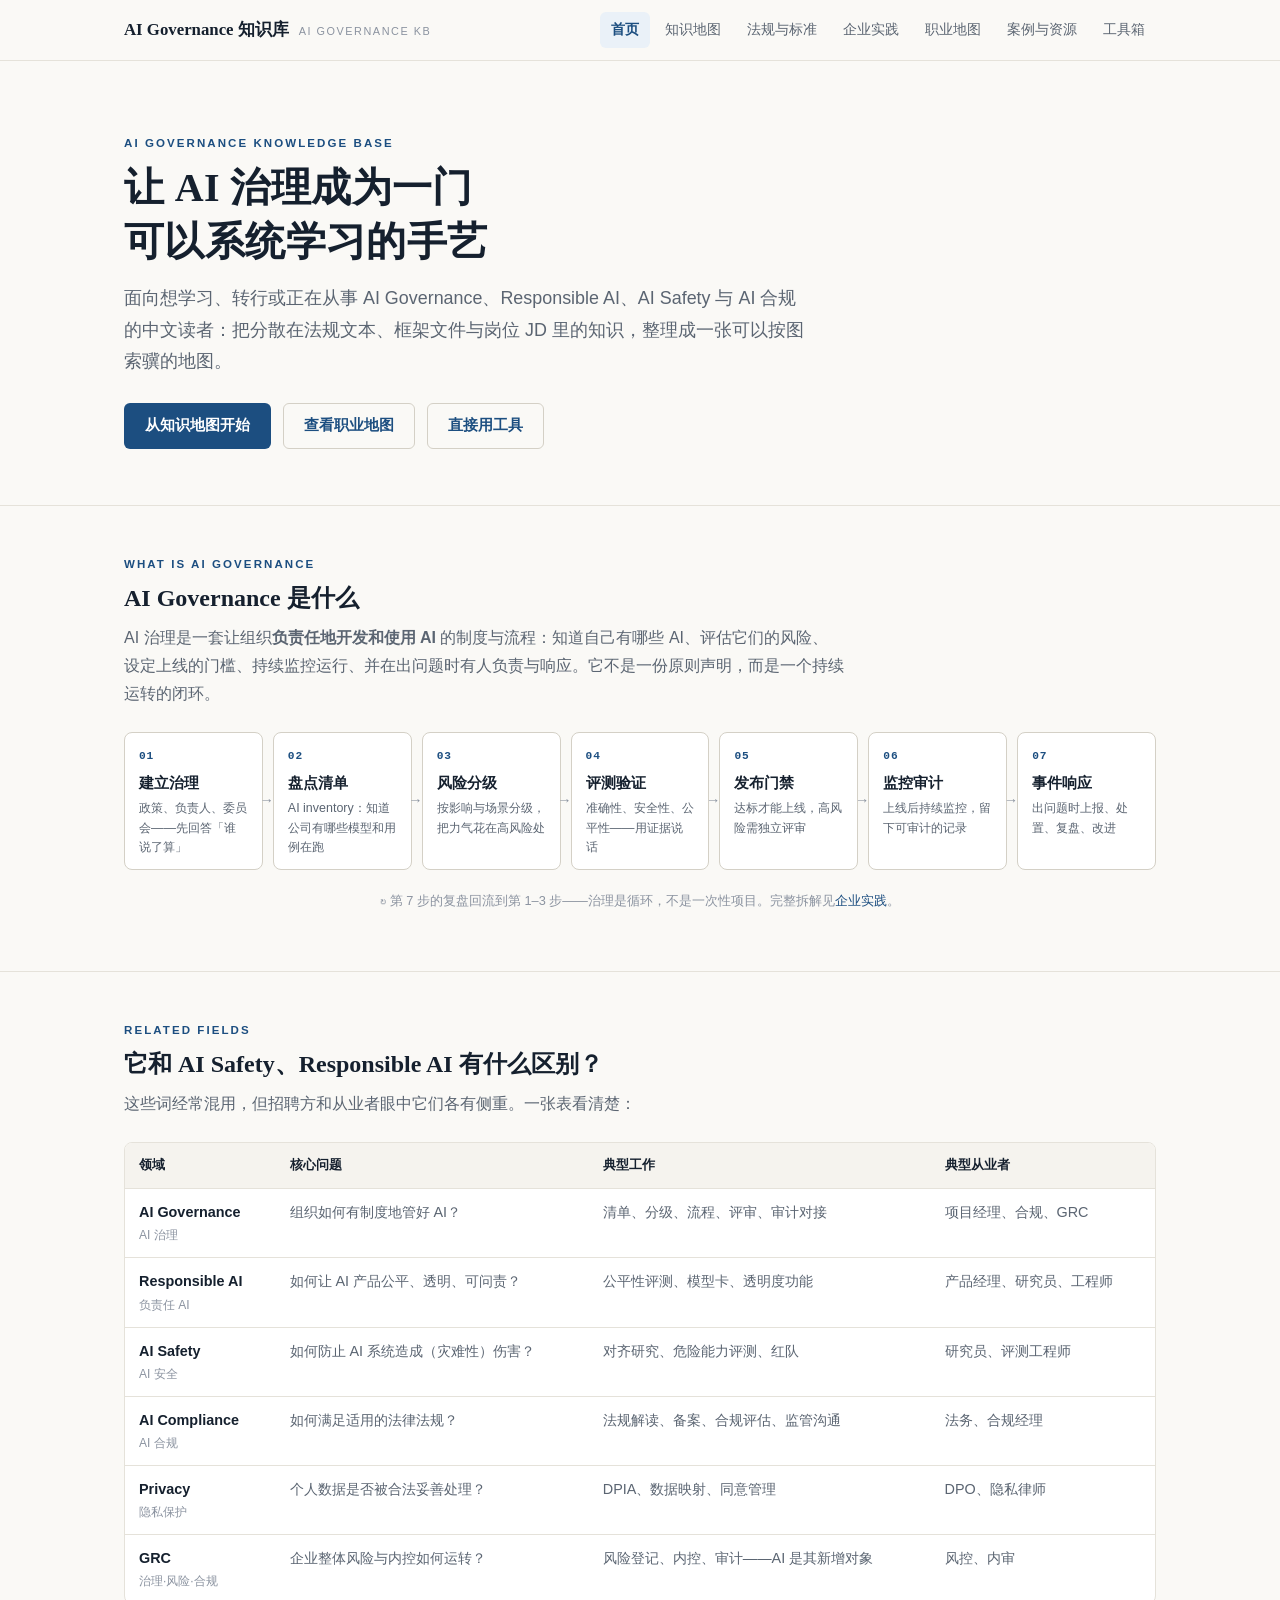
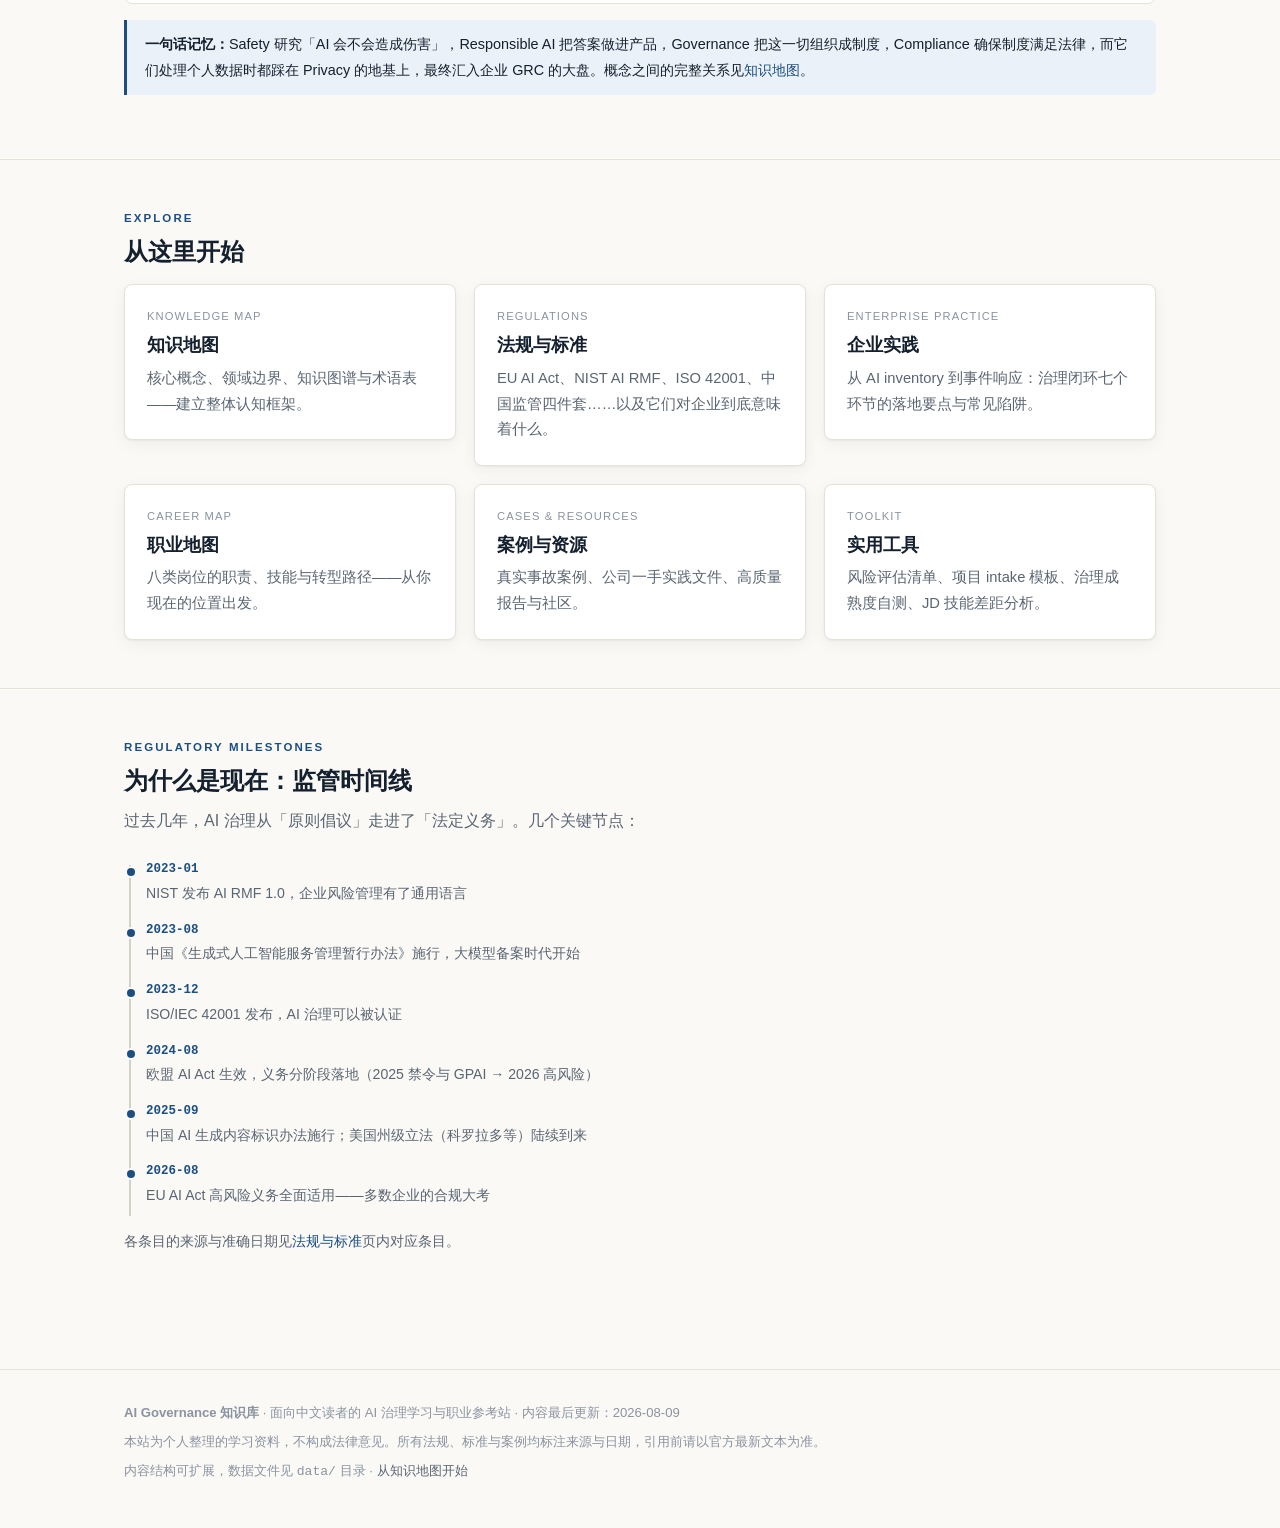
==== index.html @ fc0c292f "Initial commit: AI Governance 知识库 面向中文读者的 AI 治理学习与职业参考站点：知识地图、法规与标准、 企业实践、职业地图、案例与资源、实用工具箱。纯静态站点，无构建" ====
<!DOCTYPE html>
<html lang="zh-CN">
<head>
<meta charset="UTF-8">
<meta name="viewport" content="width=device-width, initial-scale=1.0">
<title>AI Governance 知识库 — 面向中文读者的 AI 治理学习与职业参考</title>
<meta name="description" content="系统学习 AI Governance、Responsible AI、AI Safety 与 AI 合规：法规解读、企业实践、职业地图与实用工具。">
<link rel="stylesheet" href="assets/style.css">
</head>
<body data-page="home">
<div id="site-header"></div>

<main>
  <!-- Hero -->
  <section class="hero">
    <div class="container">
      <div class="kicker">AI Governance Knowledge Base</div>
      <h1>让 AI 治理成为一门<br>可以系统学习的手艺</h1>
      <p class="sub">面向想学习、转行或正在从事 AI Governance、Responsible AI、AI Safety 与 AI 合规的中文读者：把分散在法规文本、框架文件与岗位 JD 里的知识，整理成一张可以按图索骥的地图。</p>
      <div class="cta-row">
        <a class="btn btn-primary" href="map.html">从知识地图开始</a>
        <a class="btn btn-ghost" href="careers.html">查看职业地图</a>
        <a class="btn btn-ghost" href="toolkit.html">直接用工具</a>
      </div>
    </div>
  </section>

  <!-- 什么是 AI Governance -->
  <section class="section">
    <div class="container">
      <div class="kicker">What is AI Governance</div>
      <h2>AI Governance 是什么</h2>
      <p class="section-lead">AI 治理是一套让组织<strong>负责任地开发和使用 AI</strong> 的制度与流程：知道自己有哪些 AI、评估它们的风险、设定上线的门槛、持续监控运行、并在出问题时有人负责与响应。它不是一份原则声明，而是一个持续运转的闭环。</p>

      <div class="flow">
        <div class="flow-step"><div class="num">01</div><div class="t">建立治理</div><div class="d">政策、负责人、委员会——先回答「谁说了算」</div></div>
        <div class="flow-step"><div class="num">02</div><div class="t">盘点清单</div><div class="d">AI inventory：知道公司有哪些模型和用例在跑</div></div>
        <div class="flow-step"><div class="num">03</div><div class="t">风险分级</div><div class="d">按影响与场景分级，把力气花在高风险处</div></div>
        <div class="flow-step"><div class="num">04</div><div class="t">评测验证</div><div class="d">准确性、安全性、公平性——用证据说话</div></div>
        <div class="flow-step"><div class="num">05</div><div class="t">发布门禁</div><div class="d">达标才能上线，高风险需独立评审</div></div>
        <div class="flow-step"><div class="num">06</div><div class="t">监控审计</div><div class="d">上线后持续监控，留下可审计的记录</div></div>
        <div class="flow-step"><div class="num">07</div><div class="t">事件响应</div><div class="d">出问题时上报、处置、复盘、改进</div></div>
      </div>
      <p class="flow-loop-note">↻ 第 7 步的复盘回流到第 1–3 步——治理是循环，不是一次性项目。完整拆解见<a href="practice.html">企业实践</a>。</p>
    </div>
  </section>

  <!-- 概念区分 -->
  <section class="section">
    <div class="container">
      <div class="kicker">Related Fields</div>
      <h2>它和 AI Safety、Responsible AI 有什么区别？</h2>
      <p class="section-lead">这些词经常混用，但招聘方和从业者眼中它们各有侧重。一张表看清楚：</p>
      <div class="table-wrap">
        <table>
          <thead><tr><th>领域</th><th>核心问题</th><th>典型工作</th><th>典型从业者</th></tr></thead>
          <tbody>
            <tr><td>AI Governance<span class="en-sub">AI 治理</span></td><td>组织如何有制度地管好 AI？</td><td>清单、分级、流程、评审、审计对接</td><td>项目经理、合规、GRC</td></tr>
            <tr><td>Responsible AI<span class="en-sub">负责任 AI</span></td><td>如何让 AI 产品公平、透明、可问责？</td><td>公平性评测、模型卡、透明度功能</td><td>产品经理、研究员、工程师</td></tr>
            <tr><td>AI Safety<span class="en-sub">AI 安全</span></td><td>如何防止 AI 系统造成（灾难性）伤害？</td><td>对齐研究、危险能力评测、红队</td><td>研究员、评测工程师</td></tr>
            <tr><td>AI Compliance<span class="en-sub">AI 合规</span></td><td>如何满足适用的法律法规？</td><td>法规解读、备案、合规评估、监管沟通</td><td>法务、合规经理</td></tr>
            <tr><td>Privacy<span class="en-sub">隐私保护</span></td><td>个人数据是否被合法妥善处理？</td><td>DPIA、数据映射、同意管理</td><td>DPO、隐私律师</td></tr>
            <tr><td>GRC<span class="en-sub">治理·风险·合规</span></td><td>企业整体风险与内控如何运转？</td><td>风险登记、内控、审计——AI 是其新增对象</td><td>风控、内审</td></tr>
          </tbody>
        </table>
      </div>
      <div class="note mt-2"><p><b>一句话记忆：</b>Safety 研究「AI 会不会造成伤害」，Responsible AI 把答案做进产品，Governance 把这一切组织成制度，Compliance 确保制度满足法律，而它们处理个人数据时都踩在 Privacy 的地基上，最终汇入企业 GRC 的大盘。概念之间的完整关系见<a href="map.html">知识地图</a>。</p></div>
    </div>
  </section>

  <!-- 栏目入口 -->
  <section class="section">
    <div class="container">
      <div class="kicker">Explore</div>
      <h2>从这里开始</h2>
      <div class="grid grid-3 mt-2">
        <a class="card-link" href="map.html"><div class="card"><div class="card-en">Knowledge Map</div><h3>知识地图</h3><p>核心概念、领域边界、知识图谱与术语表——建立整体认知框架。</p></div></a>
        <a class="card-link" href="regulations.html"><div class="card"><div class="card-en">Regulations</div><h3>法规与标准</h3><p>EU AI Act、NIST AI RMF、ISO 42001、中国监管四件套……以及它们对企业到底意味着什么。</p></div></a>
        <a class="card-link" href="practice.html"><div class="card"><div class="card-en">Enterprise Practice</div><h3>企业实践</h3><p>从 AI inventory 到事件响应：治理闭环七个环节的落地要点与常见陷阱。</p></div></a>
        <a class="card-link" href="careers.html"><div class="card"><div class="card-en">Career Map</div><h3>职业地图</h3><p>八类岗位的职责、技能与转型路径——从你现在的位置出发。</p></div></a>
        <a class="card-link" href="resources.html"><div class="card"><div class="card-en">Cases & Resources</div><h3>案例与资源</h3><p>真实事故案例、公司一手实践文件、高质量报告与社区。</p></div></a>
        <a class="card-link" href="toolkit.html"><div class="card"><div class="card-en">Toolkit</div><h3>实用工具</h3><p>风险评估清单、项目 intake 模板、治理成熟度自测、JD 技能差距分析。</p></div></a>
      </div>
    </div>
  </section>

  <!-- 监管时间线摘要 -->
  <section class="section">
    <div class="container">
      <div class="kicker">Regulatory Milestones</div>
      <h2>为什么是现在：监管时间线</h2>
      <p class="section-lead">过去几年，AI 治理从「原则倡议」走进了「法定义务」。几个关键节点：</p>
      <div class="timeline" id="home-timeline">
        <div class="tl-item"><div class="date">2023-01</div><div class="ev">NIST 发布 AI RMF 1.0，企业风险管理有了通用语言</div></div>
        <div class="tl-item"><div class="date">2023-08</div><div class="ev">中国《生成式人工智能服务管理暂行办法》施行，大模型备案时代开始</div></div>
        <div class="tl-item"><div class="date">2023-12</div><div class="ev">ISO/IEC 42001 发布，AI 治理可以被认证</div></div>
        <div class="tl-item"><div class="date">2024-08</div><div class="ev">欧盟 AI Act 生效，义务分阶段落地（2025 禁令与 GPAI → 2026 高风险）</div></div>
        <div class="tl-item"><div class="date">2025-09</div><div class="ev">中国 AI 生成内容标识办法施行；美国州级立法（科罗拉多等）陆续到来</div></div>
        <div class="tl-item"><div class="date">2026-08</div><div class="ev">EU AI Act 高风险义务全面适用——多数企业的合规大考</div></div>
      </div>
      <p class="small muted">各条目的来源与准确日期见<a href="regulations.html">法规与标准</a>页内对应条目。</p>
    </div>
  </section>
</main>

<div id="site-footer"></div>
<script src="assets/app.js"></script>
</body>
</html>
---- assets/style.css ----
/* ============================================================
   AI Governance 知识库 — 全站样式
   设计语言：研究机构的克制 × 现代 SaaS 的清晰
   ============================================================ */

:root {
  --paper: #faf9f6;
  --surface: #ffffff;
  --ink: #15202e;
  --muted: #5b6572;
  --faint: #8b93a0;
  --line: #e5e2da;
  --line-strong: #d4d0c6;
  --accent: #1c4e80;
  --accent-soft: #eaf1f8;
  --teal: #0e6e60;
  --teal-soft: #e7f2f0;
  --warn: #a4512b;
  --warn-soft: #f8ede6;
  --serif: "Noto Serif SC", "Source Han Serif SC", "Songti SC", "SimSun", Georgia, serif;
  --sans: -apple-system, BlinkMacSystemFont, "Segoe UI", "PingFang SC", "Hiragino Sans GB", "Microsoft YaHei", sans-serif;
  --mono: "SF Mono", "JetBrains Mono", Menlo, Consolas, monospace;
  --radius: 8px;
  --shadow: 0 1px 2px rgba(21, 32, 46, 0.05), 0 4px 16px rgba(21, 32, 46, 0.05);
  --maxw: 1080px;
}

* { margin: 0; padding: 0; box-sizing: border-box; }

html { scroll-behavior: smooth; scroll-padding-top: 76px; }

body {
  font-family: var(--sans);
  color: var(--ink);
  background: var(--paper);
  line-height: 1.75;
  font-size: 16px;
  -webkit-font-smoothing: antialiased;
}

.container { max-width: var(--maxw); margin: 0 auto; padding: 0 24px; }

a { color: var(--accent); text-decoration: none; }
a:hover { text-decoration: underline; text-underline-offset: 3px; }

h1, h2, h3, h4 { font-family: var(--serif); font-weight: 600; line-height: 1.35; }
h1 { font-size: 2.1rem; letter-spacing: 0.01em; }
h2 { font-size: 1.5rem; margin-bottom: 0.6rem; }
h3 { font-size: 1.15rem; margin-bottom: 0.4rem; }

p { margin-bottom: 0.8em; }
ul, ol { padding-left: 1.4em; margin-bottom: 0.8em; }
li { margin-bottom: 0.3em; }
strong { font-weight: 600; }

/* ---------- 头部导航 ---------- */
.site-header {
  position: sticky; top: 0; z-index: 100;
  background: rgba(250, 249, 246, 0.92);
  backdrop-filter: blur(8px);
  border-bottom: 1px solid var(--line);
}
.site-header .inner {
  max-width: var(--maxw); margin: 0 auto; padding: 0 24px;
  display: flex; align-items: center; justify-content: space-between;
  height: 60px; gap: 16px;
}
.brand { display: flex; align-items: baseline; gap: 10px; white-space: nowrap; }
.brand a { color: var(--ink); font-family: var(--serif); font-weight: 700; font-size: 1.05rem; }
.brand a:hover { text-decoration: none; }
.brand .en { font-size: 0.68rem; color: var(--faint); letter-spacing: 0.14em; text-transform: uppercase; }
.nav { display: flex; gap: 4px; flex-wrap: wrap; }
.nav a {
  color: var(--muted); font-size: 0.9rem; padding: 5px 11px; border-radius: 6px;
}
.nav a:hover { color: var(--ink); background: rgba(21, 32, 46, 0.05); text-decoration: none; }
.nav a.active { color: var(--accent); background: var(--accent-soft); font-weight: 600; }

/* ---------- 通用区块 ---------- */
.section { padding: 48px 0; }
.section + .section { border-top: 1px solid var(--line); }
.section-tight { padding: 32px 0; }

.kicker {
  font-size: 0.72rem; letter-spacing: 0.18em; text-transform: uppercase;
  color: var(--accent); font-weight: 600; margin-bottom: 8px; font-family: var(--sans);
}
.section-lead { color: var(--muted); max-width: 720px; margin-bottom: 24px; }

/* ---------- 首页 Hero ---------- */
.hero { padding: 72px 0 56px; border-bottom: 1px solid var(--line); }
.hero h1 { font-size: 2.5rem; margin-bottom: 14px; }
.hero .sub { font-size: 1.12rem; color: var(--muted); max-width: 680px; margin-bottom: 26px; }
.hero .cta-row { display: flex; gap: 12px; flex-wrap: wrap; }

.btn {
  display: inline-block; padding: 9px 20px; border-radius: 6px;
  font-size: 0.92rem; font-weight: 600; border: 1px solid transparent; cursor: pointer;
  font-family: var(--sans);
}
.btn:hover { text-decoration: none; }
.btn-primary { background: var(--accent); color: #fff; }
.btn-primary:hover { background: #163f68; }
.btn-ghost { background: transparent; color: var(--accent); border-color: var(--line-strong); }
.btn-ghost:hover { border-color: var(--accent); background: var(--accent-soft); }
.btn-small { padding: 5px 14px; font-size: 0.85rem; }

/* ---------- 卡片与网格 ---------- */
.grid { display: grid; gap: 18px; }
.grid-2 { grid-template-columns: repeat(2, 1fr); }
.grid-3 { grid-template-columns: repeat(3, 1fr); }
.grid-4 { grid-template-columns: repeat(4, 1fr); }
@media (max-width: 900px) { .grid-3, .grid-4 { grid-template-columns: repeat(2, 1fr); } }
@media (max-width: 620px) { .grid-2, .grid-3, .grid-4 { grid-template-columns: 1fr; } }

.card {
  background: var(--surface); border: 1px solid var(--line); border-radius: var(--radius);
  padding: 22px; box-shadow: var(--shadow);
}
.card h3 { margin-bottom: 8px; }
.card p { color: var(--muted); font-size: 0.92rem; margin-bottom: 0; }
a.card-link { display: block; color: inherit; }
a.card-link:hover { text-decoration: none; }
a.card-link:hover .card { border-color: var(--accent); }
.card .card-en { font-size: 0.7rem; color: var(--faint); letter-spacing: 0.1em; text-transform: uppercase; margin-bottom: 6px; }

/* ---------- 徽标 / 标签 ---------- */
.badge {
  display: inline-block; font-size: 0.72rem; font-weight: 600; padding: 2px 9px;
  border-radius: 99px; letter-spacing: 0.03em; vertical-align: middle; line-height: 1.6;
}
.badge-blue { background: var(--accent-soft); color: var(--accent); }
.badge-teal { background: var(--teal-soft); color: var(--teal); }
.badge-warn { background: var(--warn-soft); color: var(--warn); }
.badge-gray { background: #efede8; color: var(--muted); }

.tag {
  display: inline-block; font-size: 0.76rem; color: var(--muted);
  background: #f1efe9; border-radius: 4px; padding: 1px 8px; margin: 2px 4px 2px 0;
}

/* ---------- 来源标注 ---------- */
.source-line {
  font-size: 0.8rem; color: var(--faint); margin-top: 10px;
  padding-top: 8px; border-top: 1px dashed var(--line);
}
.source-line a { color: var(--faint); text-decoration: underline; text-underline-offset: 2px; }
.source-line a:hover { color: var(--accent); }

/* ---------- 表格 ---------- */
.table-wrap { overflow-x: auto; border: 1px solid var(--line); border-radius: var(--radius); background: var(--surface); }
table { width: 100%; border-collapse: collapse; font-size: 0.9rem; }
th, td { padding: 11px 14px; text-align: left; vertical-align: top; border-bottom: 1px solid var(--line); }
th {
  background: #f5f3ee; font-weight: 600; font-size: 0.82rem; color: var(--ink);
  white-space: nowrap; position: sticky; top: 0;
}
tr:last-child td { border-bottom: none; }
td { color: var(--muted); }
td:first-child { color: var(--ink); font-weight: 600; }
table .en-sub { display: block; font-weight: 400; font-size: 0.75rem; color: var(--faint); }

/* ---------- 流程图（横向步骤） ---------- */
.flow { display: flex; flex-wrap: wrap; gap: 10px; align-items: stretch; margin: 20px 0; }
.flow-step {
  flex: 1 1 130px; min-width: 128px; background: var(--surface);
  border: 1px solid var(--line-strong); border-radius: var(--radius);
  padding: 14px 14px 12px; position: relative;
}
.flow-step .num {
  font-family: var(--mono); font-size: 0.7rem; color: var(--accent);
  font-weight: 700; letter-spacing: 0.08em; margin-bottom: 4px;
}
.flow-step .t { font-weight: 600; font-size: 0.92rem; margin-bottom: 3px; }
.flow-step .d { font-size: 0.78rem; color: var(--muted); line-height: 1.55; }
.flow-step:not(:last-child)::after {
  content: "→"; position: absolute; right: -12px; top: 50%; transform: translateY(-50%);
  color: var(--faint); font-size: 0.9rem; z-index: 2;
}
@media (max-width: 720px) {
  .flow { flex-direction: column; }
  .flow-step:not(:last-child)::after { content: "↓"; right: 50%; top: auto; bottom: -16px; transform: translateX(50%); }
}
.flow-loop-note { font-size: 0.8rem; color: var(--faint); text-align: center; margin-top: 6px; }

/* ---------- 折叠面板（accordion） ---------- */
.acc { border: 1px solid var(--line); border-radius: var(--radius); background: var(--surface); margin-bottom: 12px; overflow: hidden; }
.acc-head {
  display: flex; align-items: center; justify-content: space-between; gap: 14px;
  padding: 15px 20px; cursor: pointer; user-select: none;
}
.acc-head:hover { background: #f8f6f1; }
.acc-head .t { font-weight: 600; font-size: 1rem; display: flex; align-items: center; gap: 10px; flex-wrap: wrap; }
.acc-head .meta { font-size: 0.8rem; color: var(--faint); white-space: nowrap; }
.acc-head .chev { color: var(--faint); transition: transform 0.2s; flex-shrink: 0; }
.acc.open .chev { transform: rotate(90deg); }
.acc-body { display: none; padding: 4px 20px 20px; border-top: 1px solid var(--line); font-size: 0.93rem; }
.acc.open .acc-body { display: block; }
.acc-body h4 { font-family: var(--sans); font-size: 0.85rem; color: var(--accent); margin: 16px 0 6px; letter-spacing: 0.04em; }
.acc-body ul { margin-bottom: 4px; }
.acc-body li { color: var(--muted); }
.acc-body li b, .acc-body li strong { color: var(--ink); }

/* ---------- 筛选器 ---------- */
.filter-bar { display: flex; gap: 8px; flex-wrap: wrap; margin: 18px 0 22px; align-items: center; }
.filter-bar .label { font-size: 0.82rem; color: var(--faint); margin-right: 4px; }
.chip {
  font-size: 0.83rem; padding: 4px 14px; border-radius: 99px; cursor: pointer;
  border: 1px solid var(--line-strong); background: var(--surface); color: var(--muted);
  font-family: var(--sans);
}
.chip:hover { border-color: var(--accent); color: var(--accent); }
.chip.on { background: var(--accent); border-color: var(--accent); color: #fff; font-weight: 600; }

/* ---------- 时间线 ---------- */
.timeline { position: relative; margin: 12px 0 8px; padding-left: 22px; }
.timeline::before { content: ""; position: absolute; left: 5px; top: 6px; bottom: 6px; width: 2px; background: var(--line-strong); }
.tl-item { position: relative; padding-bottom: 14px; }
.tl-item::before {
  content: ""; position: absolute; left: -21px; top: 7px; width: 8px; height: 8px;
  border-radius: 50%; background: var(--accent); border: 2px solid var(--paper);
}
.tl-item .date { font-family: var(--mono); font-size: 0.78rem; color: var(--accent); font-weight: 600; }
.tl-item .ev { font-size: 0.88rem; color: var(--muted); }

/* ---------- 知识图谱 SVG ---------- */
.kg-wrap { background: var(--surface); border: 1px solid var(--line); border-radius: var(--radius); padding: 10px; overflow-x: auto; }
.kg-wrap svg { display: block; min-width: 720px; width: 100%; height: auto; }
.kg-edge { stroke: var(--line-strong); stroke-width: 1.3; }
.kg-edge-strong { stroke: var(--accent); stroke-width: 1.6; opacity: 0.45; }
.kg-node-box { fill: var(--surface); stroke: var(--line-strong); rx: 7; }
.kg-node-box.core { fill: var(--accent); stroke: var(--accent); }
.kg-node-box.domain { fill: var(--accent-soft); stroke: var(--accent); }
.kg-node-box.leaf { fill: #f5f3ee; stroke: var(--line-strong); }
.kg-label { font-family: var(--sans); font-size: 12.5px; fill: var(--ink); }
.kg-label.core { fill: #fff; font-weight: 700; font-size: 14px; }
.kg-label.domain { fill: var(--accent); font-weight: 600; }
.kg-label.en { font-size: 9.5px; fill: var(--faint); }
.kg-label.en.core { fill: rgba(255,255,255,0.75); }
a.kg-link:hover .kg-node-box { stroke-width: 2; }

/* ---------- 提示框 ---------- */
.note {
  border-left: 3px solid var(--accent); background: var(--accent-soft);
  padding: 12px 18px; border-radius: 0 6px 6px 0; margin: 16px 0; font-size: 0.9rem;
}
.note.warn { border-color: var(--warn); background: var(--warn-soft); }
.note.teal { border-color: var(--teal); background: var(--teal-soft); }
.note p:last-child { margin-bottom: 0; }

/* ---------- 定义列表（概念解释） ---------- */
.deflist { display: grid; gap: 14px; }
.def {
  background: var(--surface); border: 1px solid var(--line); border-radius: var(--radius); padding: 16px 20px;
}
.def .term { font-weight: 700; font-size: 0.98rem; }
.def .term .en { font-weight: 400; color: var(--faint); font-size: 0.82rem; margin-left: 8px; }
.def .desc { color: var(--muted); font-size: 0.9rem; margin-top: 4px; }

/* ---------- 工具页 ---------- */
.tool-panel { background: var(--surface); border: 1px solid var(--line); border-radius: var(--radius); padding: 26px; margin-top: 18px; }
.tool-panel h3 { margin-bottom: 4px; }
.q-item { padding: 14px 0; border-bottom: 1px solid var(--line); }
.q-item:last-child { border-bottom: none; }
.q-text { font-weight: 600; font-size: 0.94rem; margin-bottom: 8px; }
.q-hint { font-size: 0.8rem; color: var(--faint); font-weight: 400; display: block; margin-top: 2px; }
.opt-row { display: flex; gap: 8px; flex-wrap: wrap; }
.opt {
  font-size: 0.84rem; padding: 5px 14px; border-radius: 6px; cursor: pointer;
  border: 1px solid var(--line-strong); background: var(--surface); color: var(--muted); font-family: var(--sans);
}
.opt:hover { border-color: var(--accent); }
.opt.sel { background: var(--accent); border-color: var(--accent); color: #fff; font-weight: 600; }
.opt-vert { flex-direction: column; align-items: flex-start; }
.opt-vert .opt { text-align: left; width: 100%; }

.result-box { margin-top: 22px; padding: 20px 24px; background: var(--accent-soft); border-radius: var(--radius); display: none; }
.result-box.show { display: block; }
.result-box h4 { font-family: var(--serif); font-size: 1.1rem; margin-bottom: 10px; }

.bar-row { display: flex; align-items: center; gap: 12px; margin-bottom: 8px; font-size: 0.86rem; }
.bar-row .bl { width: 130px; flex-shrink: 0; color: var(--ink); font-weight: 600; }
.bar-track { flex: 1; height: 10px; background: rgba(21,32,46,0.08); border-radius: 99px; overflow: hidden; }
.bar-fill { height: 100%; background: var(--accent); border-radius: 99px; }
.bar-fill.low { background: var(--warn); }
.bar-fill.mid { background: #c8973a; }
.bar-fill.high { background: var(--teal); }
.bar-row .bv { width: 44px; text-align: right; font-family: var(--mono); font-size: 0.78rem; color: var(--muted); }

.form-grid { display: grid; grid-template-columns: 1fr 1fr; gap: 14px 18px; }
@media (max-width: 640px) { .form-grid { grid-template-columns: 1fr; } }
.f-field label { display: block; font-size: 0.84rem; font-weight: 600; margin-bottom: 4px; }
.f-field input[type="text"], .f-field select, .f-field textarea {
  width: 100%; padding: 8px 10px; border: 1px solid var(--line-strong); border-radius: 6px;
  font-family: var(--sans); font-size: 0.9rem; background: var(--surface); color: var(--ink);
}
.f-field input:focus, .f-field select:focus, .f-field textarea:focus { outline: 2px solid var(--accent-soft); border-color: var(--accent); }
.f-field .span2 { grid-column: span 2; }
.f-field.span2 { grid-column: span 2; }
@media (max-width: 640px) { .f-field.span2 { grid-column: span 1; } }
.check-row { display: flex; flex-wrap: wrap; gap: 6px 16px; font-size: 0.87rem; color: var(--muted); }
.check-row label { display: flex; align-items: center; gap: 5px; cursor: pointer; font-weight: 400; }

pre.md-out {
  background: #f5f3ee; border: 1px solid var(--line); border-radius: 6px; padding: 16px;
  font-family: var(--mono); font-size: 0.78rem; line-height: 1.6; overflow-x: auto;
  white-space: pre-wrap; margin-top: 14px;
}

.skill-cat { margin-bottom: 14px; }
.skill-cat .cat-name { font-size: 0.8rem; font-weight: 700; color: var(--accent); letter-spacing: 0.05em; margin-bottom: 6px; }

/* ---------- 页脚 ---------- */
.site-footer { border-top: 1px solid var(--line); margin-top: 56px; padding: 32px 0 40px; }
.site-footer .inner { max-width: var(--maxw); margin: 0 auto; padding: 0 24px; }
.site-footer p { font-size: 0.82rem; color: var(--faint); margin-bottom: 6px; }
.site-footer a { color: var(--muted); }

/* ---------- 其他 ---------- */
.muted { color: var(--muted); }
.small { font-size: 0.85rem; }
.mt-0 { margin-top: 0; } .mt-1 { margin-top: 8px; } .mt-2 { margin-top: 16px; } .mt-3 { margin-top: 28px; }
.mb-2 { margin-bottom: 16px; }
.anchor-offset { scroll-margin-top: 76px; }

@media print {
  .site-header, .site-footer, .btn, .filter-bar { display: none; }
  body { background: #fff; }
  .acc-body { display: block !important; }
}
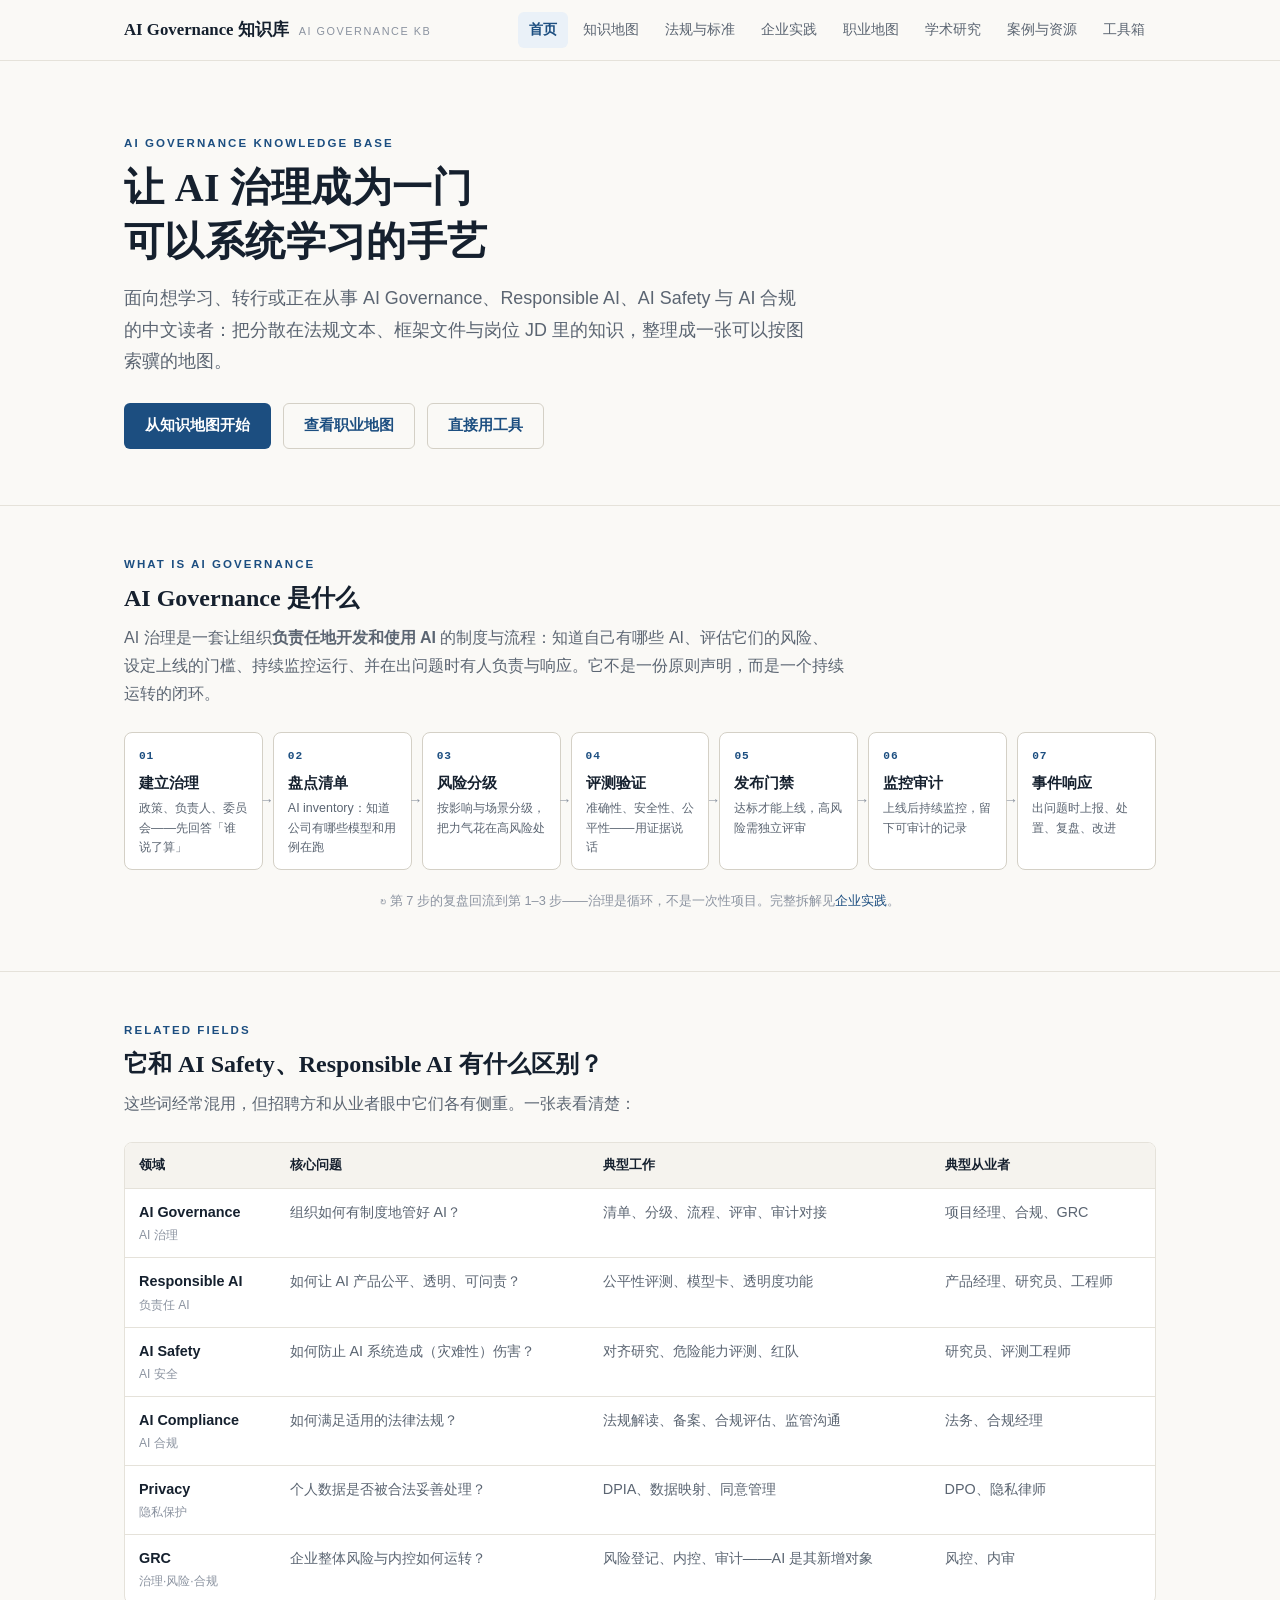
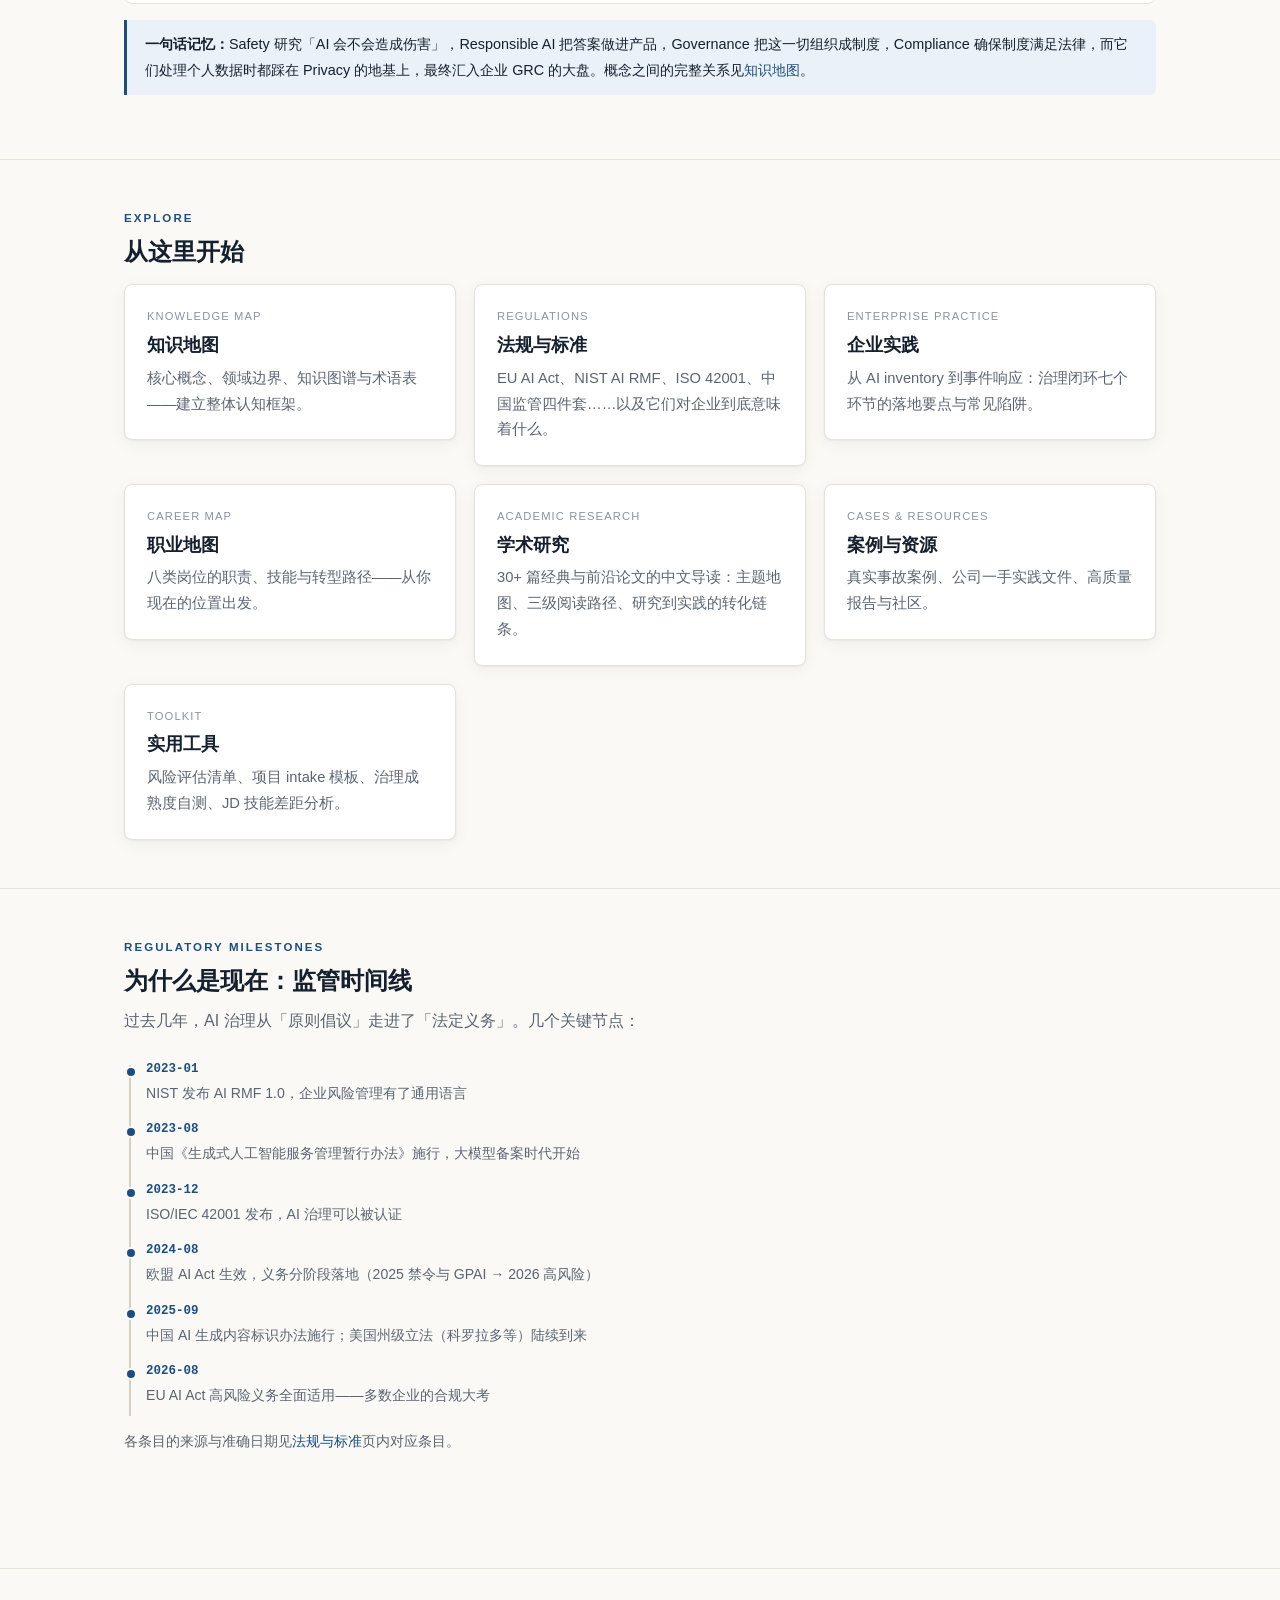
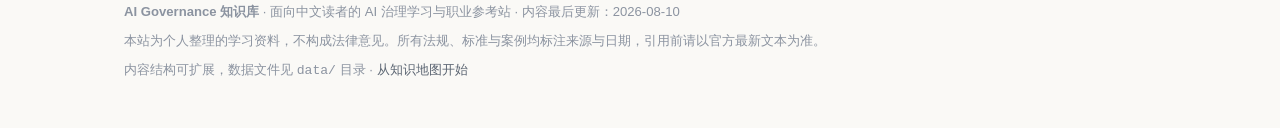
==== commit 8f305b44: "新增「学术研究」模块 - research.html：研究主题地图（10 方向）、论文库（37 篇，   主题/年代/机构/实践相关性四维筛选）、三级阅读路径、   研究到实践转化表、机构/会议/学者" ====
--- a/index.html
+++ b/index.html
@@ -78,6 +78,7 @@
         <a class="card-link" href="regulations.html"><div class="card"><div class="card-en">Regulations</div><h3>法规与标准</h3><p>EU AI Act、NIST AI RMF、ISO 42001、中国监管四件套……以及它们对企业到底意味着什么。</p></div></a>
         <a class="card-link" href="practice.html"><div class="card"><div class="card-en">Enterprise Practice</div><h3>企业实践</h3><p>从 AI inventory 到事件响应：治理闭环七个环节的落地要点与常见陷阱。</p></div></a>
         <a class="card-link" href="careers.html"><div class="card"><div class="card-en">Career Map</div><h3>职业地图</h3><p>八类岗位的职责、技能与转型路径——从你现在的位置出发。</p></div></a>
+        <a class="card-link" href="research.html"><div class="card"><div class="card-en">Academic Research</div><h3>学术研究</h3><p>30+ 篇经典与前沿论文的中文导读：主题地图、三级阅读路径、研究到实践的转化链条。</p></div></a>
         <a class="card-link" href="resources.html"><div class="card"><div class="card-en">Cases & Resources</div><h3>案例与资源</h3><p>真实事故案例、公司一手实践文件、高质量报告与社区。</p></div></a>
         <a class="card-link" href="toolkit.html"><div class="card"><div class="card-en">Toolkit</div><h3>实用工具</h3><p>风险评估清单、项目 intake 模板、治理成熟度自测、JD 技能差距分析。</p></div></a>
       </div>
